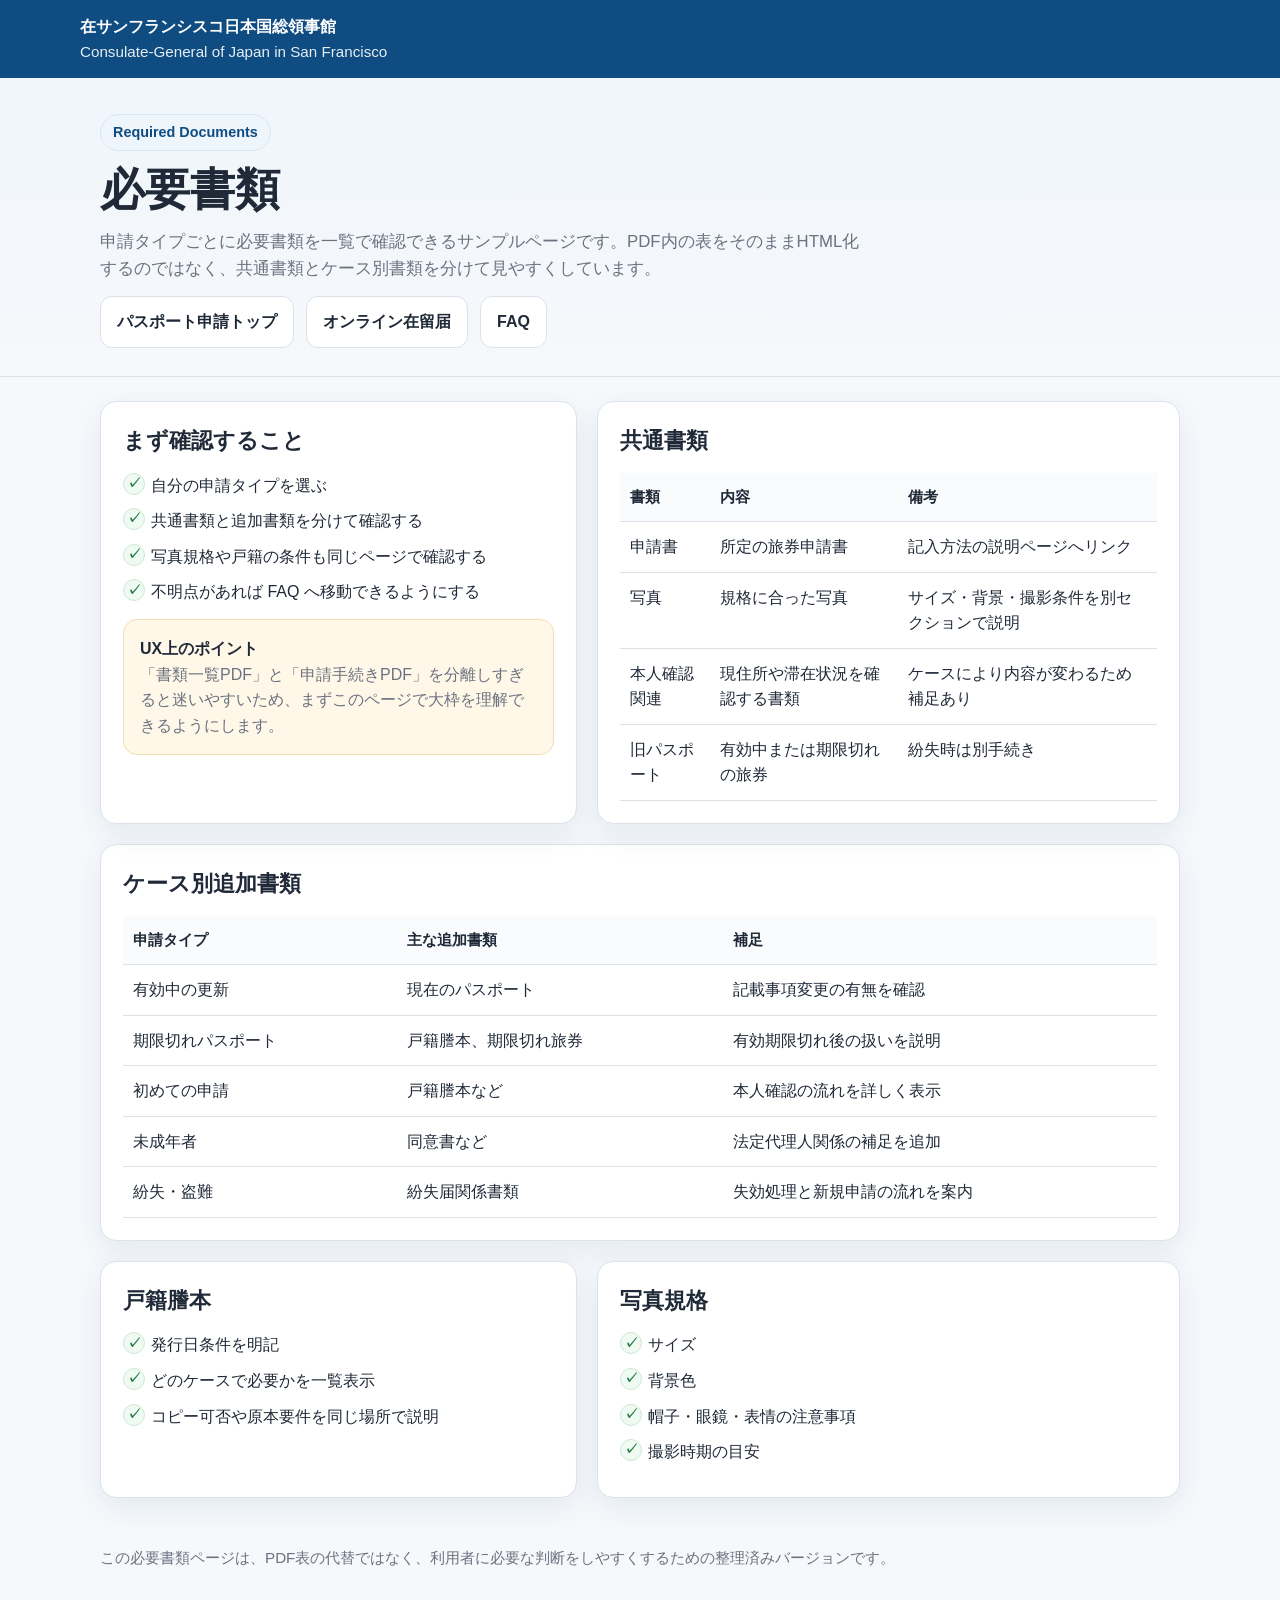
==== documents.html @ f9914094 "Create documents.html for required documents overview This HTML document provides a structured overv" ====
<!DOCTYPE html>
<html lang="ja">
<head>
  <meta charset="UTF-8" />
  <meta name="viewport" content="width=device-width, initial-scale=1.0" />
  <title>必要書類 | 在サンフランシスコ日本国総領事館</title>
  <style>
    :root {
      --bg:#f6f8fb; --card:#fff; --text:#1f2937; --muted:#6b7280; --line:#dbe2ea;
      --primary:#0f4c81; --primary-2:#1d6fb8; --accent:#eef5fb; --success:#effaf3; --warning:#fff8e8;
      --shadow:0 10px 30px rgba(15,76,129,0.08); --radius:16px; --max:1120px;
    }
    * { box-sizing:border-box; }
    body { margin:0; font-family:-apple-system,BlinkMacSystemFont,"Segoe UI",Roboto,"Hiragino Kaku Gothic ProN","Hiragino Sans","Yu Gothic",sans-serif; background:var(--bg); color:var(--text); line-height:1.6; }
    a { color:var(--primary-2); text-decoration:none; } a:hover { text-decoration:underline; }
    .topbar { background:var(--primary); color:#fff; padding:14px 20px; }
    .topbar-inner,.container,.footer { max-width:var(--max); margin:0 auto; }
    .brand { font-weight:700; } .subbrand { font-size:0.95rem; opacity:.9; }
    .hero { background:linear-gradient(180deg,#f0f6fc 0%,#f6f8fb 100%); border-bottom:1px solid var(--line); }
    .hero-inner { max-width:var(--max); margin:0 auto; padding:36px 20px 28px; }
    .eyebrow { display:inline-block; background:var(--accent); color:var(--primary); border:1px solid #d7e6f5; border-radius:999px; padding:6px 12px; font-size:.9rem; font-weight:600; margin-bottom:12px; }
    h1 { font-size:clamp(1.8rem,4vw,2.8rem); margin:0 0 12px; line-height:1.2; }
    .lead { font-size:1.05rem; color:var(--muted); max-width:760px; margin:0; }
    .container { padding:24px 20px 48px; }
    .grid { display:grid; gap:20px; } .grid-2 { grid-template-columns:0.9fr 1.1fr; }
    .card { background:var(--card); border:1px solid var(--line); border-radius:var(--radius); box-shadow:var(--shadow); padding:22px; }
    .section-title { margin:0 0 14px; font-size:1.35rem; }
    .muted { color:var(--muted); }
    .btn-row { display:flex; gap:12px; flex-wrap:wrap; margin-top:14px; }
    .btn { display:inline-block; border-radius:12px; padding:12px 16px; font-weight:700; border:1px solid transparent; }
    .btn-secondary { background:#fff; border-color:var(--line); color:var(--text); }
    .checklist { list-style:none; padding:0; margin:0; }
    .checklist li { position:relative; padding-left:28px; margin:10px 0; }
    .checklist li::before { content:"✓"; position:absolute; left:0; top:0; width:20px; height:20px; border-radius:50%; background:var(--success); color:#1f7a39; display:flex; align-items:center; justify-content:center; border:1px solid #cfe8d6; font-size:.85rem; font-weight:700; }
    .table-wrap { overflow-x:auto; }
    table { width:100%; border-collapse:collapse; }
    th, td { text-align:left; padding:12px 10px; border-bottom:1px solid var(--line); vertical-align:top; }
    th { background:#f9fbfd; font-size:.95rem; }
    .callout { border-radius:14px; padding:16px; border:1px solid #f0dfac; background:var(--warning); margin-top:14px; }
    .footer { padding:0 20px 36px; color:var(--muted); font-size:.95rem; }
    @media (max-width:860px) { .grid-2 { grid-template-columns:1fr; } }
  </style>
</head>
<body>
  <header class="topbar">
    <div class="topbar-inner">
      <div class="brand">在サンフランシスコ日本国総領事館</div>
      <div class="subbrand">Consulate-General of Japan in San Francisco</div>
    </div>
  </header>

  <section class="hero">
    <div class="hero-inner">
      <div class="eyebrow">Required Documents</div>
      <h1>必要書類</h1>
      <p class="lead">申請タイプごとに必要書類を一覧で確認できるサンプルページです。PDF内の表をそのままHTML化するのではなく、共通書類とケース別書類を分けて見やすくしています。</p>
      <div class="btn-row">
        <a class="btn btn-secondary" href="index.html">パスポート申請トップ</a>
        <a class="btn btn-secondary" href="orr.html">オンライン在留届</a>
        <a class="btn btn-secondary" href="faq.html">FAQ</a>
      </div>
    </div>
  </section>

  <main class="container">
    <div class="grid grid-2">
      <aside class="card">
        <h2 class="section-title">まず確認すること</h2>
        <ul class="checklist">
          <li>自分の申請タイプを選ぶ</li>
          <li>共通書類と追加書類を分けて確認する</li>
          <li>写真規格や戸籍の条件も同じページで確認する</li>
          <li>不明点があれば FAQ へ移動できるようにする</li>
        </ul>
        <div class="callout">
          <strong>UX上のポイント</strong>
          <div class="muted">「書類一覧PDF」と「申請手続きPDF」を分離しすぎると迷いやすいため、まずこのページで大枠を理解できるようにします。</div>
        </div>
      </aside>

      <section class="card">
        <h2 class="section-title">共通書類</h2>
        <div class="table-wrap">
          <table>
            <thead>
              <tr><th>書類</th><th>内容</th><th>備考</th></tr>
            </thead>
            <tbody>
              <tr><td>申請書</td><td>所定の旅券申請書</td><td>記入方法の説明ページへリンク</td></tr>
              <tr><td>写真</td><td>規格に合った写真</td><td>サイズ・背景・撮影条件を別セクションで説明</td></tr>
              <tr><td>本人確認関連</td><td>現住所や滞在状況を確認する書類</td><td>ケースにより内容が変わるため補足あり</td></tr>
              <tr><td>旧パスポート</td><td>有効中または期限切れの旅券</td><td>紛失時は別手続き</td></tr>
            </tbody>
          </table>
        </div>
      </section>
    </div>

    <section class="card" style="margin-top:20px;">
      <h2 class="section-title">ケース別追加書類</h2>
      <div class="table-wrap">
        <table>
          <thead>
            <tr><th>申請タイプ</th><th>主な追加書類</th><th>補足</th></tr>
          </thead>
          <tbody>
            <tr><td>有効中の更新</td><td>現在のパスポート</td><td>記載事項変更の有無を確認</td></tr>
            <tr><td>期限切れパスポート</td><td>戸籍謄本、期限切れ旅券</td><td>有効期限切れ後の扱いを説明</td></tr>
            <tr><td>初めての申請</td><td>戸籍謄本など</td><td>本人確認の流れを詳しく表示</td></tr>
            <tr><td>未成年者</td><td>同意書など</td><td>法定代理人関係の補足を追加</td></tr>
            <tr><td>紛失・盗難</td><td>紛失届関係書類</td><td>失効処理と新規申請の流れを案内</td></tr>
          </tbody>
        </table>
      </div>
    </section>

    <section class="grid grid-2" style="margin-top:20px;">
      <section class="card">
        <h2 class="section-title">戸籍謄本</h2>
        <ul class="checklist">
          <li>発行日条件を明記</li>
          <li>どのケースで必要かを一覧表示</li>
          <li>コピー可否や原本要件を同じ場所で説明</li>
        </ul>
      </section>

      <section class="card">
        <h2 class="section-title">写真規格</h2>
        <ul class="checklist">
          <li>サイズ</li>
          <li>背景色</li>
          <li>帽子・眼鏡・表情の注意事項</li>
          <li>撮影時期の目安</li>
        </ul>
      </section>
    </section>
  </main>

  <footer class="footer">この必要書類ページは、PDF表の代替ではなく、利用者に必要な判断をしやすくするための整理済みバージョンです。</footer>
</body>
</html>
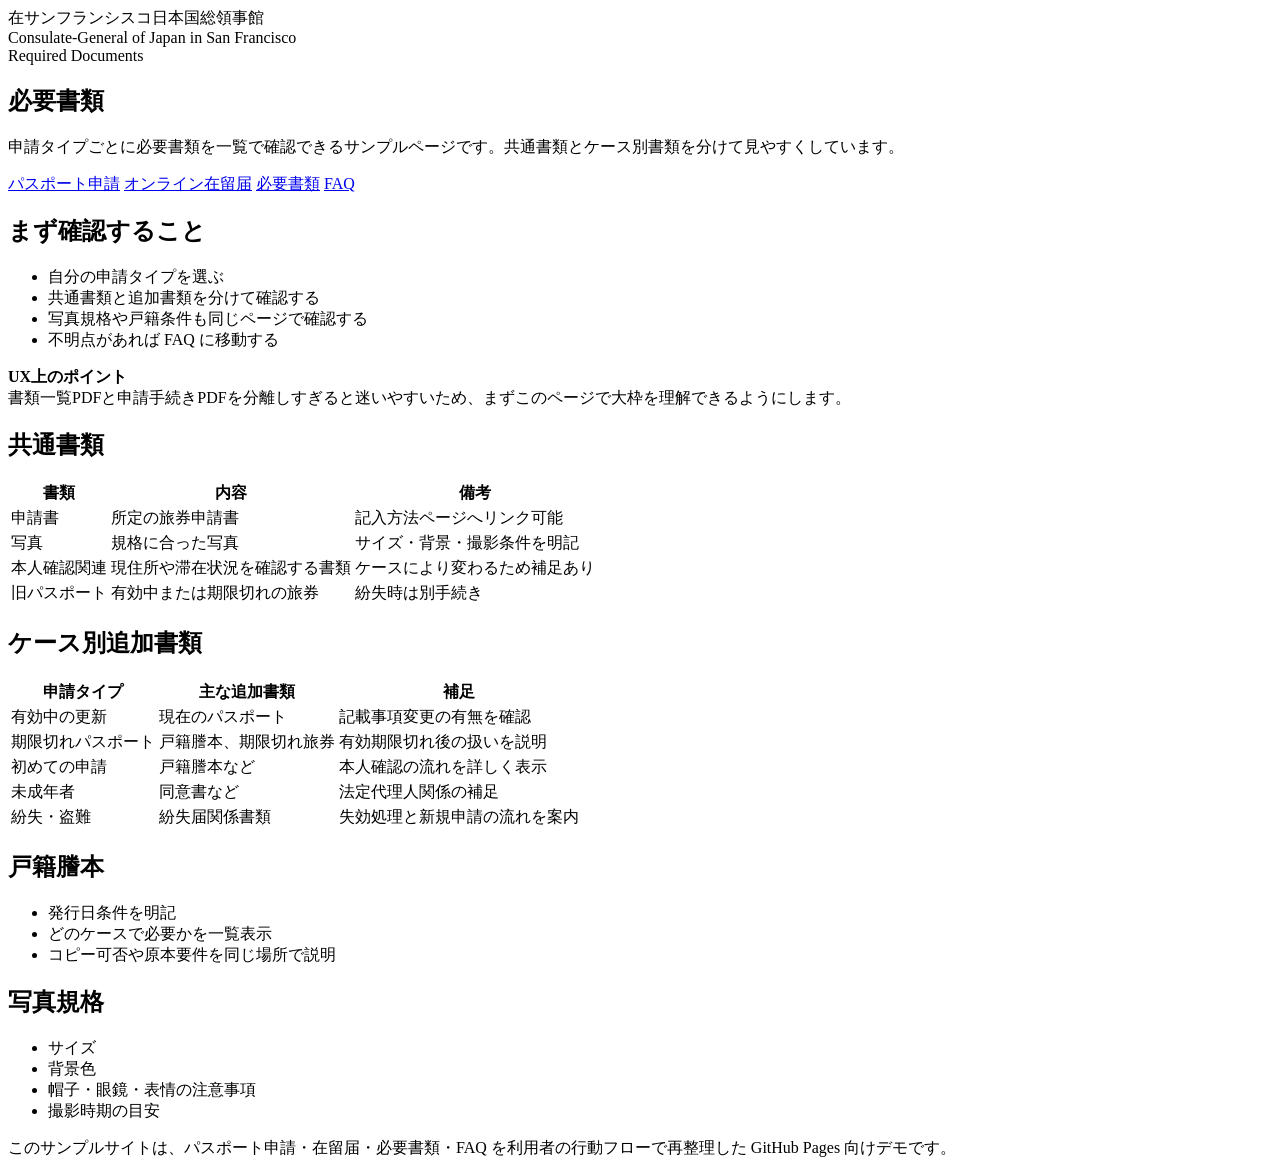
==== commit f0212ac4: "Add files via upload" ====
--- a/documents.html
+++ b/documents.html
@@ -4,42 +4,7 @@
   <meta charset="UTF-8" />
   <meta name="viewport" content="width=device-width, initial-scale=1.0" />
   <title>必要書類 | 在サンフランシスコ日本国総領事館</title>
-  <style>
-    :root {
-      --bg:#f6f8fb; --card:#fff; --text:#1f2937; --muted:#6b7280; --line:#dbe2ea;
-      --primary:#0f4c81; --primary-2:#1d6fb8; --accent:#eef5fb; --success:#effaf3; --warning:#fff8e8;
-      --shadow:0 10px 30px rgba(15,76,129,0.08); --radius:16px; --max:1120px;
-    }
-    * { box-sizing:border-box; }
-    body { margin:0; font-family:-apple-system,BlinkMacSystemFont,"Segoe UI",Roboto,"Hiragino Kaku Gothic ProN","Hiragino Sans","Yu Gothic",sans-serif; background:var(--bg); color:var(--text); line-height:1.6; }
-    a { color:var(--primary-2); text-decoration:none; } a:hover { text-decoration:underline; }
-    .topbar { background:var(--primary); color:#fff; padding:14px 20px; }
-    .topbar-inner,.container,.footer { max-width:var(--max); margin:0 auto; }
-    .brand { font-weight:700; } .subbrand { font-size:0.95rem; opacity:.9; }
-    .hero { background:linear-gradient(180deg,#f0f6fc 0%,#f6f8fb 100%); border-bottom:1px solid var(--line); }
-    .hero-inner { max-width:var(--max); margin:0 auto; padding:36px 20px 28px; }
-    .eyebrow { display:inline-block; background:var(--accent); color:var(--primary); border:1px solid #d7e6f5; border-radius:999px; padding:6px 12px; font-size:.9rem; font-weight:600; margin-bottom:12px; }
-    h1 { font-size:clamp(1.8rem,4vw,2.8rem); margin:0 0 12px; line-height:1.2; }
-    .lead { font-size:1.05rem; color:var(--muted); max-width:760px; margin:0; }
-    .container { padding:24px 20px 48px; }
-    .grid { display:grid; gap:20px; } .grid-2 { grid-template-columns:0.9fr 1.1fr; }
-    .card { background:var(--card); border:1px solid var(--line); border-radius:var(--radius); box-shadow:var(--shadow); padding:22px; }
-    .section-title { margin:0 0 14px; font-size:1.35rem; }
-    .muted { color:var(--muted); }
-    .btn-row { display:flex; gap:12px; flex-wrap:wrap; margin-top:14px; }
-    .btn { display:inline-block; border-radius:12px; padding:12px 16px; font-weight:700; border:1px solid transparent; }
-    .btn-secondary { background:#fff; border-color:var(--line); color:var(--text); }
-    .checklist { list-style:none; padding:0; margin:0; }
-    .checklist li { position:relative; padding-left:28px; margin:10px 0; }
-    .checklist li::before { content:"✓"; position:absolute; left:0; top:0; width:20px; height:20px; border-radius:50%; background:var(--success); color:#1f7a39; display:flex; align-items:center; justify-content:center; border:1px solid #cfe8d6; font-size:.85rem; font-weight:700; }
-    .table-wrap { overflow-x:auto; }
-    table { width:100%; border-collapse:collapse; }
-    th, td { text-align:left; padding:12px 10px; border-bottom:1px solid var(--line); vertical-align:top; }
-    th { background:#f9fbfd; font-size:.95rem; }
-    .callout { border-radius:14px; padding:16px; border:1px solid #f0dfac; background:var(--warning); margin-top:14px; }
-    .footer { padding:0 20px 36px; color:var(--muted); font-size:.95rem; }
-    @media (max-width:860px) { .grid-2 { grid-template-columns:1fr; } }
-  </style>
+  <link rel="stylesheet" href="css/style.css" />
 </head>
 <body>
   <header class="topbar">
@@ -53,89 +18,95 @@
     <div class="hero-inner">
       <div class="eyebrow">Required Documents</div>
       <h1>必要書類</h1>
-      <p class="lead">申請タイプごとに必要書類を一覧で確認できるサンプルページです。PDF内の表をそのままHTML化するのではなく、共通書類とケース別書類を分けて見やすくしています。</p>
-      <div class="btn-row">
-        <a class="btn btn-secondary" href="index.html">パスポート申請トップ</a>
-        <a class="btn btn-secondary" href="orr.html">オンライン在留届</a>
-        <a class="btn btn-secondary" href="faq.html">FAQ</a>
-      </div>
+      <p class="lead">申請タイプごとに必要書類を一覧で確認できるサンプルページです。共通書類とケース別書類を分けて見やすくしています。</p>
+
+    <div class="inline-nav">
+      <a class="nav-pill" href="index.html">パスポート申請</a>
+      <a class="nav-pill" href="orr.html">オンライン在留届</a>
+      <a class="nav-pill" href="documents.html">必要書類</a>
+      <a class="nav-pill" href="faq.html">FAQ</a>
+    </div>
+
     </div>
   </section>
 
   <main class="container">
-    <div class="grid grid-2">
-      <aside class="card">
-        <h2 class="section-title">まず確認すること</h2>
-        <ul class="checklist">
-          <li>自分の申請タイプを選ぶ</li>
-          <li>共通書類と追加書類を分けて確認する</li>
-          <li>写真規格や戸籍の条件も同じページで確認する</li>
-          <li>不明点があれば FAQ へ移動できるようにする</li>
-        </ul>
-        <div class="callout">
-          <strong>UX上のポイント</strong>
-          <div class="muted">「書類一覧PDF」と「申請手続きPDF」を分離しすぎると迷いやすいため、まずこのページで大枠を理解できるようにします。</div>
-        </div>
-      </aside>
 
-      <section class="card">
-        <h2 class="section-title">共通書類</h2>
-        <div class="table-wrap">
-          <table>
-            <thead>
-              <tr><th>書類</th><th>内容</th><th>備考</th></tr>
-            </thead>
-            <tbody>
-              <tr><td>申請書</td><td>所定の旅券申請書</td><td>記入方法の説明ページへリンク</td></tr>
-              <tr><td>写真</td><td>規格に合った写真</td><td>サイズ・背景・撮影条件を別セクションで説明</td></tr>
-              <tr><td>本人確認関連</td><td>現住所や滞在状況を確認する書類</td><td>ケースにより内容が変わるため補足あり</td></tr>
-              <tr><td>旧パスポート</td><td>有効中または期限切れの旅券</td><td>紛失時は別手続き</td></tr>
-            </tbody>
-          </table>
-        </div>
-      </section>
+<div class="grid grid-2">
+  <aside class="card">
+    <h2 class="section-title">まず確認すること</h2>
+    <ul class="checklist">
+      <li>自分の申請タイプを選ぶ</li>
+      <li>共通書類と追加書類を分けて確認する</li>
+      <li>写真規格や戸籍条件も同じページで確認する</li>
+      <li>不明点があれば FAQ に移動する</li>
+    </ul>
+    <div class="callout">
+      <strong>UX上のポイント</strong>
+      <div class="muted">書類一覧PDFと申請手続きPDFを分離しすぎると迷いやすいため、まずこのページで大枠を理解できるようにします。</div>
     </div>
+  </aside>
 
-    <section class="card" style="margin-top:20px;">
-      <h2 class="section-title">ケース別追加書類</h2>
-      <div class="table-wrap">
-        <table>
-          <thead>
-            <tr><th>申請タイプ</th><th>主な追加書類</th><th>補足</th></tr>
-          </thead>
-          <tbody>
-            <tr><td>有効中の更新</td><td>現在のパスポート</td><td>記載事項変更の有無を確認</td></tr>
-            <tr><td>期限切れパスポート</td><td>戸籍謄本、期限切れ旅券</td><td>有効期限切れ後の扱いを説明</td></tr>
-            <tr><td>初めての申請</td><td>戸籍謄本など</td><td>本人確認の流れを詳しく表示</td></tr>
-            <tr><td>未成年者</td><td>同意書など</td><td>法定代理人関係の補足を追加</td></tr>
-            <tr><td>紛失・盗難</td><td>紛失届関係書類</td><td>失効処理と新規申請の流れを案内</td></tr>
-          </tbody>
-        </table>
-      </div>
-    </section>
+  <section class="card">
+    <h2 class="section-title">共通書類</h2>
+    <div class="table-wrap">
+      <table>
+        <thead>
+          <tr><th>書類</th><th>内容</th><th>備考</th></tr>
+        </thead>
+        <tbody>
+          <tr><td>申請書</td><td>所定の旅券申請書</td><td>記入方法ページへリンク可能</td></tr>
+          <tr><td>写真</td><td>規格に合った写真</td><td>サイズ・背景・撮影条件を明記</td></tr>
+          <tr><td>本人確認関連</td><td>現住所や滞在状況を確認する書類</td><td>ケースにより変わるため補足あり</td></tr>
+          <tr><td>旧パスポート</td><td>有効中または期限切れの旅券</td><td>紛失時は別手続き</td></tr>
+        </tbody>
+      </table>
+    </div>
+  </section>
+</div>
 
-    <section class="grid grid-2" style="margin-top:20px;">
-      <section class="card">
-        <h2 class="section-title">戸籍謄本</h2>
-        <ul class="checklist">
-          <li>発行日条件を明記</li>
-          <li>どのケースで必要かを一覧表示</li>
-          <li>コピー可否や原本要件を同じ場所で説明</li>
-        </ul>
-      </section>
+<section class="card" style="margin-top:20px;">
+  <h2 class="section-title">ケース別追加書類</h2>
+  <div class="table-wrap">
+    <table>
+      <thead>
+        <tr><th>申請タイプ</th><th>主な追加書類</th><th>補足</th></tr>
+      </thead>
+      <tbody>
+        <tr><td>有効中の更新</td><td>現在のパスポート</td><td>記載事項変更の有無を確認</td></tr>
+        <tr><td>期限切れパスポート</td><td>戸籍謄本、期限切れ旅券</td><td>有効期限切れ後の扱いを説明</td></tr>
+        <tr><td>初めての申請</td><td>戸籍謄本など</td><td>本人確認の流れを詳しく表示</td></tr>
+        <tr><td>未成年者</td><td>同意書など</td><td>法定代理人関係の補足</td></tr>
+        <tr><td>紛失・盗難</td><td>紛失届関係書類</td><td>失効処理と新規申請の流れを案内</td></tr>
+      </tbody>
+    </table>
+  </div>
+</section>
 
-      <section class="card">
-        <h2 class="section-title">写真規格</h2>
-        <ul class="checklist">
-          <li>サイズ</li>
-          <li>背景色</li>
-          <li>帽子・眼鏡・表情の注意事項</li>
-          <li>撮影時期の目安</li>
-        </ul>
-      </section>
-    </section>
+<section class="grid grid-2" style="margin-top:20px;">
+  <section class="card">
+    <h2 class="section-title">戸籍謄本</h2>
+    <ul class="checklist">
+      <li>発行日条件を明記</li>
+      <li>どのケースで必要かを一覧表示</li>
+      <li>コピー可否や原本要件を同じ場所で説明</li>
+    </ul>
+  </section>
+  <section class="card">
+    <h2 class="section-title">写真規格</h2>
+    <ul class="checklist">
+      <li>サイズ</li>
+      <li>背景色</li>
+      <li>帽子・眼鏡・表情の注意事項</li>
+      <li>撮影時期の目安</li>
+    </ul>
+  </section>
+</section>
+
   </main>
 
-  <footer class="footer">この必要書類ページは、PDF表の代替ではなく、利用者に必要な判断をしやすくするための整理済みバージョンです。</footer>
+  <footer class="footer">
+    このサンプルサイトは、パスポート申請・在留届・必要書類・FAQ を利用者の行動フローで再整理した GitHub Pages 向けデモです。
+  </footer>
 </body>
 </html>
